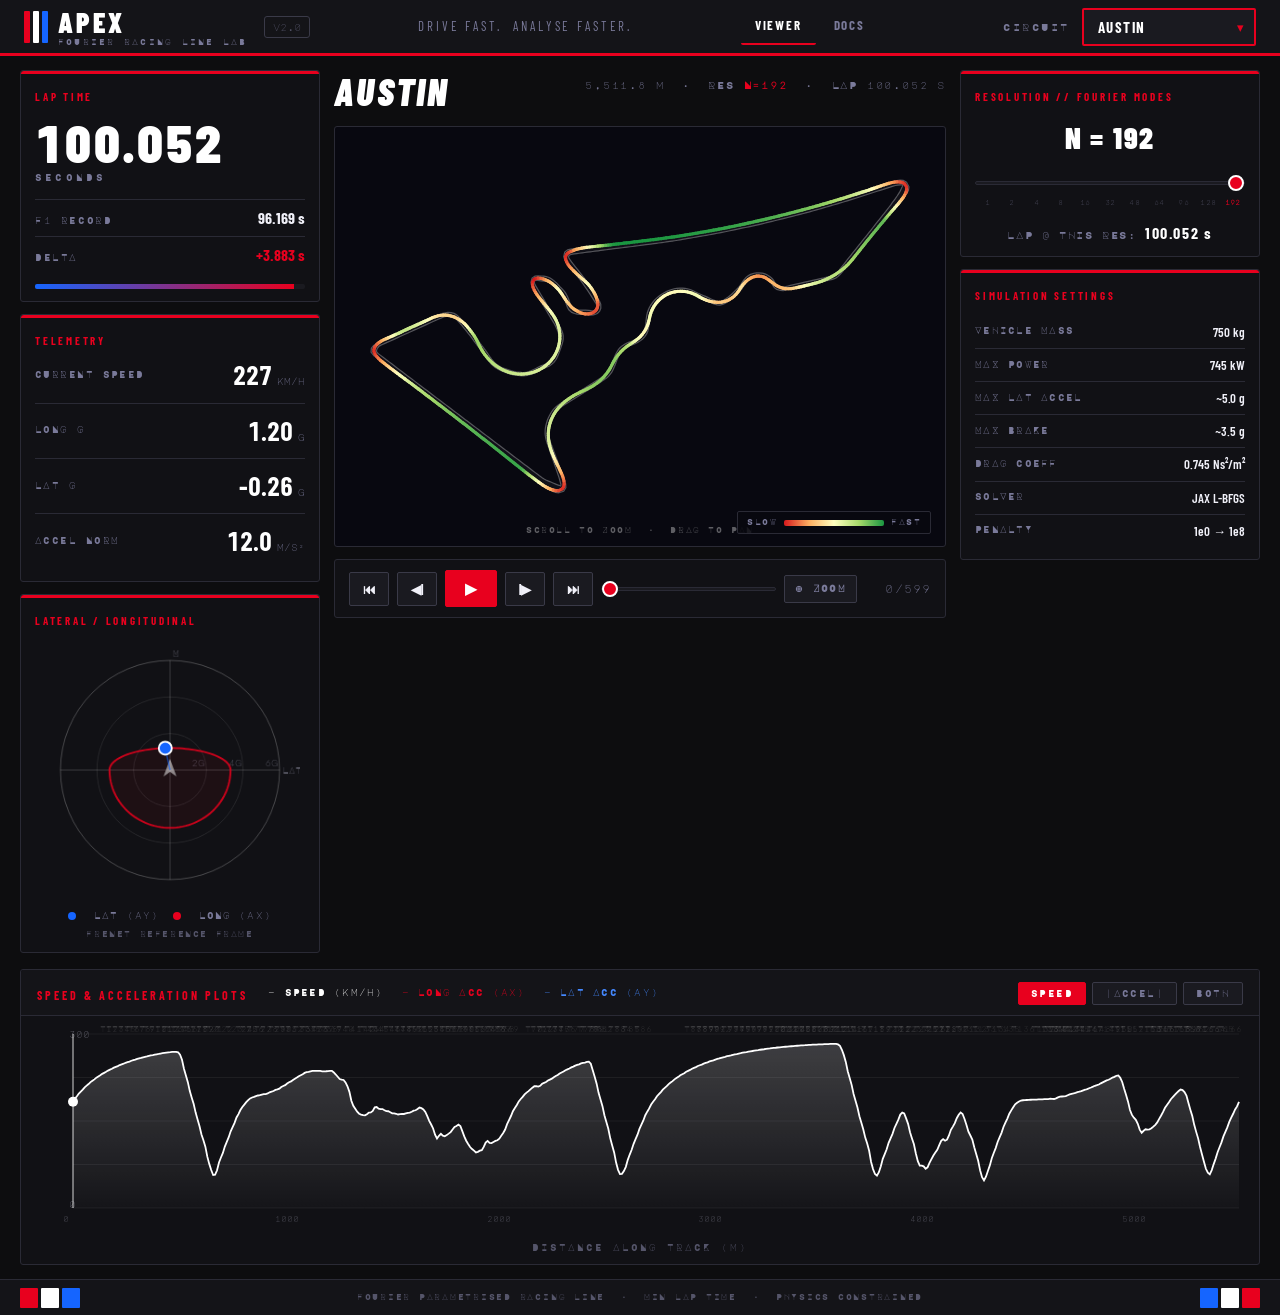
==== docs/index.html @ 8cba77bd "Initial commit: APEX racing line optimiser + interactive web viewer - Fourier-parametrised racing li" ====
<!DOCTYPE html>
<html lang="en">
<head>
<meta charset="UTF-8">
<meta name="viewport" content="width=device-width, initial-scale=1.0">
<title>APEX // Fourier Racing Line Lab</title>
<link rel="preconnect" href="https://fonts.googleapis.com">
<link rel="preconnect" href="https://fonts.gstatic.com" crossorigin>
<link href="https://fonts.googleapis.com/css2?family=Barlow+Condensed:ital,wght@0,400;0,600;0,700;0,900;1,700&family=Barlow:wght@300;400;500;600&family=Major+Mono+Display&display=swap" rel="stylesheet">
<link rel="stylesheet" href="style.css">
</head>
<body>

<header class="site-head">
  <div class="head-left">
    <div class="logo">
      <div class="logo-stripes">
        <span class="ls r"></span><span class="ls w"></span><span class="ls b"></span>
      </div>
      <div class="logo-words">
        <span class="logo-apex">APEX</span>
        <span class="logo-sub">FOURIER RACING LINE LAB</span>
      </div>
    </div>
    <div class="version-pill">v2.0</div>
  </div>
  <div class="head-center">DRIVE FAST.&nbsp;&nbsp;ANALYSE FASTER.</div>
  <nav class="head-nav">
    <a href="index.html" class="nav-link active">VIEWER</a>
    <a href="docs.html"  class="nav-link">DOCS</a>
  </nav>
  <div class="head-right">
    <label class="track-pick">
      <span class="pick-label">CIRCUIT</span>
      <div class="select-wrap">
        <select id="trackSelect"></select>
        <span class="sel-arrow">▾</span>
      </div>
    </label>
  </div>
</header>

<main class="dash">

  <!-- LEFT RAIL -->
  <aside class="rail rail-left">

    <div class="panel timing-panel">
      <div class="panel-label">LAP TIME</div>
      <div class="big-time" id="lapTime">--.---</div>
      <div class="time-unit">SECONDS</div>
      <div class="record-row">
        <span class="rec-label">F1 RECORD</span>
        <span class="rec-val" id="f1Record">—</span>
      </div>
      <div class="record-row">
        <span class="rec-label">DELTA</span>
        <span class="rec-val" id="deltaRecord">—</span>
      </div>
      <div class="record-bar"><div class="record-fill" id="recordFill"></div></div>
    </div>

    <div class="panel tele-panel">
      <div class="panel-label">TELEMETRY</div>
      <div class="tele-row">
        <span class="tele-k">CURRENT SPEED</span>
        <div class="tele-right">
          <span class="tele-v" id="curSpeed">0</span>
          <span class="tele-u">km/h</span>
        </div>
      </div>
      <div class="tele-row">
        <span class="tele-k">LONG G</span>
        <div class="tele-right">
          <span class="tele-v" id="curLonG">0.00</span>
          <span class="tele-u">g</span>
        </div>
      </div>
      <div class="tele-row">
        <span class="tele-k">LAT G</span>
        <div class="tele-right">
          <span class="tele-v" id="curLatG">0.00</span>
          <span class="tele-u">g</span>
        </div>
      </div>
      <div class="tele-row last">
        <span class="tele-k">ACCEL NORM</span>
        <div class="tele-right">
          <span class="tele-v" id="curAmag">0.0</span>
          <span class="tele-u">m/s²</span>
        </div>
      </div>
    </div>

    <div class="panel ggpanel">
      <div class="panel-label">LATERAL / LONGITUDINAL</div>
      <canvas id="ggCanvas" width="280" height="280"></canvas>
      <div class="gg-legend">
        <span class="dot lat-dot"></span><span>LAT (ay)</span>
        <span class="dot lon-dot"></span><span>LONG (ax)</span>
      </div>
      <div class="gg-sub">FRENET REFERENCE FRAME</div>
    </div>

  </aside>

  <!-- CENTRE STAGE -->
  <section class="stage">
    <div class="stage-head">
      <h1 id="trackTitle">—</h1>
      <div class="stage-meta">
        <span id="trackLen">—</span>
        &nbsp;·&nbsp; RES <b id="resBadge">N=—</b>
        &nbsp;·&nbsp; LAP&nbsp;<span id="lapBadgeTime">—</span>&nbsp;s
      </div>
    </div>

    <div class="track-frame" id="trackFrame">
      <canvas id="trackCanvas"></canvas>
      <div class="zoom-hint" id="zoomHint">SCROLL TO ZOOM &nbsp;·&nbsp; DRAG TO PAN</div>
      <div class="speed-key">
        <span>SLOW</span>
        <div class="key-grad"></div>
        <span>FAST</span>
      </div>
    </div>

    <div class="transport">
      <button id="btnFirst" title="Go to start">⏮</button>
      <button id="btnPrev"  title="Frame −">◀|</button>
      <button id="btnPlay" class="play" title="Play / Pause">▶</button>
      <button id="btnNext"  title="Frame +">|▶</button>
      <button id="btnLast"  title="Go to end">⏭</button>
      <div class="prog-wrap">
        <input type="range" id="progress" min="0" max="599" value="0">
      </div>
      <button id="btnZoomReset" class="zoom-btn" title="Reset zoom (or double-click map)">⊕ ZOOM</button>
      <div class="lap-counter">
        <span id="frameIx">0</span>/<span id="frameTot">599</span>
      </div>
    </div>
  </section>

  <!-- RIGHT RAIL -->
  <aside class="rail rail-right">

    <div class="panel res-panel">
      <div class="panel-label">RESOLUTION // FOURIER MODES</div>
      <div class="res-readout" id="resValue">N = —</div>
      <input type="range" id="resSlider" min="0" max="0" value="0">
      <div class="res-ticks" id="resTicks"></div>
      <div class="res-lap">LAP @ THIS RES: <b id="resLap">—</b></div>
    </div>

    <div class="panel settings-panel">
      <div class="panel-label">SIMULATION SETTINGS</div>
      <div class="sett-row"><span class="sett-k">VEHICLE MASS</span><span class="sett-v">750 kg</span></div>
      <div class="sett-row"><span class="sett-k">MAX POWER</span><span class="sett-v">745 kW</span></div>
      <div class="sett-row"><span class="sett-k">MAX LAT ACCEL</span><span class="sett-v">~5.0 g</span></div>
      <div class="sett-row"><span class="sett-k">MAX BRAKE</span><span class="sett-v">~3.5 g</span></div>
      <div class="sett-row"><span class="sett-k">DRAG COEFF</span><span class="sett-v">0.745 Ns²/m²</span></div>
      <div class="sett-row"><span class="sett-k">SOLVER</span><span class="sett-v">JAX L-BFGS</span></div>
      <div class="sett-row"><span class="sett-k">PENALTY</span><span class="sett-v">1e0 → 1e8</span></div>
    </div>

  </aside>
</main>

<!-- FULL-WIDTH TRACE -->
<section class="trace-section">
  <div class="trace-bar">
    <span class="panel-label">SPEED &amp; ACCELERATION PLOTS</span>
    <div class="trace-legend">
      <span class="tleg speed">— SPEED (km/h)</span>
      <span class="tleg lon">— LONG ACC (ax)</span>
      <span class="tleg lat">— LAT ACC (ay)</span>
    </div>
    <div class="trace-toggle">
      <button id="tgSpeed" class="active">SPEED</button>
      <button id="tgAccel">|ACCEL|</button>
      <button id="tgBoth">BOTH</button>
    </div>
  </div>
  <div class="trace-wrap">
    <canvas id="traceCanvas"></canvas>
  </div>
  <div class="trace-xlabel">DISTANCE ALONG TRACK (m)</div>
</section>

<footer class="site-foot">
  <div class="foot-stripe-group">
    <span class="fs r"></span><span class="fs w"></span><span class="fs b"></span>
  </div>
  <span class="foot-copy">FOURIER PARAMETRISED RACING LINE &nbsp;·&nbsp; MIN LAP TIME &nbsp;·&nbsp; PHYSICS CONSTRAINED</span>
  <div class="foot-stripe-group">
    <span class="fs b"></span><span class="fs w"></span><span class="fs r"></span>
  </div>
</footer>

<script src="app.js"></script>
</body>
</html>
---- docs/style.css ----
/* ═══════════════════════════════════════════════════════════════════
   APEX v2 // Dark motorsport palette
   Inspired by Image 2: dark charcoal bg, crisp white text,
   F1 red accents, data blue, clean tabular figures.
   ═══════════════════════════════════════════════════════════════════ */
:root{
  --bg:     #0d0d0f;
  --bg-2:   #141418;
  --bg-3:   #1a1a20;
  --panel:  #111115;
  --border: #2a2a35;
  --border2:#3a3a48;
  --ink:    #f0f0f8;
  --dim:    #7a7a9a;
  --dim2:   #55556a;
  --red:    #e8001e;
  --red2:   #ff2040;
  --blue:   #1565ff;
  --blue2:  #4488ff;
  --white:  #ffffff;
  --gold:   #f5c842;
  --green:  #22dd66;
  --fhead: 'Barlow Condensed',sans-serif;
  --fbody: 'Barlow',sans-serif;
  --fmono: 'Major Mono Display',monospace;
}
*{box-sizing:border-box;margin:0;padding:0}
html{scroll-behavior:smooth}
body{
  background:var(--bg);
  color:var(--ink);
  font-family:var(--fbody);
  min-height:100vh;
  font-size:14px;
  line-height:1.4;
}

/* ── HEADER ──────────────────────────────────────────────────────── */
.site-head{
  display:flex;align-items:center;justify-content:space-between;
  padding:0 24px;height:56px;
  background:var(--bg-2);
  border-bottom:3px solid var(--red);
  position:sticky;top:0;z-index:100;
}
.head-left{display:flex;align-items:center;gap:16px}
.logo{display:flex;align-items:center;gap:10px}
.logo-stripes{display:flex;gap:3px;align-items:stretch;height:32px}
.ls{display:block;width:6px;border-radius:1px}
.ls.r{background:var(--red)}
.ls.w{background:var(--white)}
.ls.b{background:var(--blue)}
.logo-words{display:flex;flex-direction:column;line-height:1}
.logo-apex{
  font-family:var(--fhead);font-weight:900;font-size:28px;
  letter-spacing:.12em;color:var(--white);
  text-transform:uppercase;
}
.logo-sub{
  font-family:var(--fmono);font-size:8px;color:var(--dim);
  letter-spacing:.28em;margin-top:2px;
}
.version-pill{
  font-family:var(--fmono);font-size:10px;color:var(--dim2);
  border:1px solid var(--border2);padding:3px 8px;border-radius:3px;
}
.head-center{
  font-family:var(--fhead);font-size:13px;font-weight:400;
  color:var(--dim);letter-spacing:.22em;text-transform:uppercase;
}
.head-nav{display:flex;gap:4px;margin-right:16px}
.nav-link{
  font-family:var(--fhead);font-weight:700;font-size:13px;
  letter-spacing:.14em;text-transform:uppercase;text-decoration:none;
  color:var(--dim);padding:8px 14px;border-radius:2px;
  transition:all .15s;border-bottom:2px solid transparent;
}
.nav-link:hover{color:var(--white);background:rgba(255,255,255,.06)}
.nav-link.active{color:var(--white);border-bottom-color:var(--red)}
.track-pick{display:flex;align-items:center;gap:12px}
.pick-label{
  font-family:var(--fmono);font-size:10px;color:var(--dim);letter-spacing:.25em;
}
.select-wrap{position:relative}
#trackSelect{
  appearance:none;-webkit-appearance:none;
  background:var(--bg-3);color:var(--white);
  font-family:var(--fhead);font-weight:700;font-size:15px;
  letter-spacing:.1em;text-transform:uppercase;
  border:2px solid var(--red);border-radius:2px;
  padding:8px 36px 8px 14px;cursor:pointer;outline:none;
}
#trackSelect:hover{border-color:var(--red2)}
#trackSelect option{background:#1a1a20;color:var(--ink)}
.sel-arrow{
  position:absolute;right:12px;top:50%;transform:translateY(-50%);
  color:var(--red);pointer-events:none;font-size:13px;
}

/* ── DASHBOARD GRID ──────────────────────────────────────────────── */
.dash{
  display:grid;
  grid-template-columns:300px 1fr 300px;
  gap:14px;
  padding:14px 20px 8px;
  align-items:start;
}
.rail{display:flex;flex-direction:column;gap:12px}

/* ── PANELS ──────────────────────────────────────────────────────── */
.panel{
  background:var(--panel);
  border:1px solid var(--border);
  border-radius:3px;
  padding:14px 14px 12px;
  position:relative;
}
.panel::before{
  content:'';position:absolute;top:0;left:0;right:0;height:3px;
  background:var(--red);border-radius:3px 3px 0 0;
}
.panel-label{
  font-family:var(--fhead);font-weight:700;font-size:11px;
  letter-spacing:.25em;color:var(--red);text-transform:uppercase;
  margin-bottom:12px;padding-top:4px;
}

/* ── TIMING PANEL ────────────────────────────────────────────────── */
.timing-panel{text-align:left}
.big-time{
  font-family:var(--fhead);font-weight:900;font-size:52px;
  color:var(--white);letter-spacing:.02em;
  font-variant-numeric:tabular-nums;
  line-height:1;margin-bottom:4px;
}
.time-unit{
  font-family:var(--fmono);font-size:9px;color:var(--dim);
  letter-spacing:.36em;margin-bottom:14px;
}
.record-row{
  display:flex;justify-content:space-between;align-items:baseline;
  padding:7px 0;border-top:1px solid var(--border);
}
.rec-label{
  font-family:var(--fmono);font-size:9px;color:var(--dim);letter-spacing:.18em;
}
.rec-val{
  font-family:var(--fhead);font-weight:700;font-size:16px;color:var(--ink);
}
#deltaRecord.slower{color:var(--red)}
#deltaRecord.faster{color:var(--green)}
.record-bar{
  height:5px;margin-top:10px;background:var(--bg-3);border-radius:2px;overflow:hidden;
}
.record-fill{
  height:100%;width:0%;
  background:linear-gradient(90deg,var(--blue),var(--red));
  transition:width .5s ease;
}

/* ── TELEMETRY ───────────────────────────────────────────────────── */
.tele-panel .panel-label{margin-bottom:0}
.tele-row{
  display:flex;align-items:center;justify-content:space-between;
  padding:9px 0;border-bottom:1px solid var(--border);
}
.tele-row.last{border-bottom:none}
.tele-k{
  font-family:var(--fmono);font-size:9px;color:var(--dim);letter-spacing:.16em;
}
.tele-right{display:flex;align-items:baseline;gap:5px}
.tele-v{
  font-family:var(--fhead);font-weight:700;font-size:26px;
  color:var(--white);font-variant-numeric:tabular-nums;
}
.tele-u{font-family:var(--fmono);font-size:9px;color:var(--dim)}

/* ── GG PANEL ────────────────────────────────────────────────────── */
.ggpanel{display:flex;flex-direction:column;align-items:center}
.ggpanel .panel-label{align-self:flex-start}
#ggCanvas{width:100%;max-width:260px;aspect-ratio:1;display:block;margin:0 auto}
.gg-legend{
  display:flex;align-items:center;gap:14px;margin-top:10px;
  font-family:var(--fmono);font-size:9px;color:var(--dim);letter-spacing:.12em;
}
.dot{width:8px;height:8px;border-radius:50%;display:inline-block;margin-right:4px}
.lat-dot{background:var(--blue)}
.lon-dot{background:var(--red)}
.gg-sub{
  font-family:var(--fmono);font-size:8px;color:var(--dim2);
  letter-spacing:.2em;margin-top:6px;
}

/* ── STAGE ───────────────────────────────────────────────────────── */
.stage{display:flex;flex-direction:column;gap:12px}
.stage-head{
  display:flex;align-items:flex-start;justify-content:space-between;
  padding:2px 0 4px;
}
#trackTitle{
  font-family:var(--fhead);font-weight:900;font-style:italic;font-size:38px;
  color:var(--white);letter-spacing:.06em;text-transform:uppercase;
  line-height:1;
}
.stage-meta{
  font-family:var(--fmono);font-size:10px;color:var(--dim);
  letter-spacing:.18em;margin-top:6px;
}
.stage-meta b{color:var(--red)}

.track-frame{
  position:relative;
  border:1px solid var(--border);
  border-radius:3px;
  background:#080810;
  overflow:hidden;
  cursor:crosshair;
}
#trackCanvas{width:100%;display:block;aspect-ratio:16/11}
.zoom-hint{
  position:absolute;bottom:10px;left:50%;transform:translateX(-50%);
  font-family:var(--fmono);font-size:8px;color:rgba(255,255,255,.35);
  letter-spacing:.2em;pointer-events:none;
  transition:opacity .4s;
}
.zoom-hint.hidden{opacity:0}
.speed-key{
  position:absolute;bottom:12px;right:14px;
  display:flex;align-items:center;gap:7px;
  font-family:var(--fmono);font-size:8px;color:var(--dim);
  letter-spacing:.18em;
  background:rgba(8,8,16,.8);
  padding:5px 9px;border:1px solid var(--border);border-radius:2px;
}
.key-grad{
  width:100px;height:6px;border-radius:2px;
  background:linear-gradient(90deg,#d7191c,#fdae61,#ffffbf,#a6d96a,#1a9641);
}

/* ── TRANSPORT ───────────────────────────────────────────────────── */
.transport{
  display:flex;align-items:center;gap:8px;
  background:var(--panel);border:1px solid var(--border);
  border-radius:3px;padding:10px 14px;
}
.transport button{
  font-family:var(--fhead);font-weight:700;font-size:13px;
  background:var(--bg-3);color:var(--ink);
  border:1px solid var(--border2);border-radius:2px;
  padding:8px 12px;cursor:pointer;
  transition:all .12s;white-space:nowrap;min-width:40px;
}
.transport button:hover{border-color:var(--white);color:var(--white)}
.transport button.play{
  background:var(--red);color:var(--white);
  border-color:var(--red);min-width:52px;font-size:15px;
}
.transport button.play:hover{background:var(--red2)}
.transport button.play.is-playing{
  background:var(--blue);border-color:var(--blue);
}
.transport button.zoom-btn{
  font-family:var(--fmono);font-size:9px;letter-spacing:.14em;
  padding:8px 10px;color:var(--dim);
}
.transport button.zoom-btn:hover{color:var(--white);border-color:var(--white)}
.prog-wrap{flex:1;display:flex;align-items:center}
.lap-counter{
  font-family:var(--fmono);font-size:11px;color:var(--dim);
  min-width:66px;text-align:right;font-variant-numeric:tabular-nums;
  letter-spacing:.1em;
}

/* ── RANGE INPUTS ────────────────────────────────────────────────── */
input[type=range]{
  -webkit-appearance:none;appearance:none;
  width:100%;height:4px;
  background:var(--bg-3);border:1px solid var(--border);
  border-radius:2px;cursor:pointer;outline:none;
}
input[type=range]::-webkit-slider-thumb{
  -webkit-appearance:none;width:16px;height:16px;border-radius:50%;
  background:var(--red);border:2px solid var(--white);cursor:grab;
}
input[type=range]::-moz-range-thumb{
  width:16px;height:16px;border-radius:50%;
  background:var(--red);border:2px solid var(--white);cursor:grab;
}

/* ── RESOLUTION PANEL ────────────────────────────────────────────── */
.res-readout{
  font-family:var(--fhead);font-weight:900;font-size:30px;
  color:var(--white);text-align:center;margin-bottom:12px;letter-spacing:.06em;
}
.res-ticks{
  display:flex;justify-content:space-between;margin-top:8px;
  font-family:var(--fmono);font-size:7px;color:var(--dim2);letter-spacing:.04em;
}
.res-ticks span{flex:1;text-align:center}
.res-ticks span.on{color:var(--red);font-weight:700}
.res-lap{
  margin-top:14px;font-family:var(--fmono);font-size:10px;color:var(--dim);
  letter-spacing:.16em;text-align:center;
}
.res-lap b{color:var(--white);font-family:var(--fhead);font-size:16px}

/* ── SETTINGS PANEL ──────────────────────────────────────────────── */
.sett-row{
  display:flex;justify-content:space-between;align-items:center;
  padding:7px 0;border-bottom:1px solid var(--border);
}
.sett-row:last-child{border-bottom:none}
.sett-k{font-family:var(--fmono);font-size:9px;color:var(--dim);letter-spacing:.14em}
.sett-v{font-family:var(--fhead);font-weight:600;font-size:13px;color:var(--ink)}

/* ── FULL-WIDTH TRACE SECTION ────────────────────────────────────── */
.trace-section{
  margin:8px 20px 0;
  border:1px solid var(--border);
  border-radius:3px;
  background:var(--panel);
  overflow:hidden;
}
.trace-bar{
  display:flex;align-items:center;gap:20px;
  padding:12px 16px 10px;
  border-bottom:1px solid var(--border);
  background:var(--bg-2);
  flex-wrap:wrap;
}
.trace-bar .panel-label{
  margin-bottom:0;white-space:nowrap;font-size:12px;
}
.trace-legend{display:flex;gap:18px;flex:1}
.tleg{font-family:var(--fmono);font-size:9px;letter-spacing:.14em}
.tleg.speed{color:var(--white)}
.tleg.lon{color:var(--red)}
.tleg.lat{color:var(--blue2)}
.trace-toggle{display:flex;gap:6px;margin-left:auto}
.trace-toggle button{
  font-family:var(--fmono);font-size:9px;letter-spacing:.16em;
  background:var(--bg-3);color:var(--dim);
  border:1px solid var(--border2);border-radius:2px;
  padding:6px 12px;cursor:pointer;transition:all .12s;
}
.trace-toggle button.active{
  background:var(--red);color:var(--white);border-color:var(--red);
}
.trace-toggle button:hover:not(.active){color:var(--white);border-color:var(--white)}
.trace-wrap{
  padding:0;
  height:220px;
  position:relative;
}
#traceCanvas{width:100%;height:100%;display:block}
.trace-xlabel{
  font-family:var(--fmono);font-size:9px;color:var(--dim2);
  letter-spacing:.22em;text-align:center;
  padding:6px 0 10px;
}

/* ── FOOTER ──────────────────────────────────────────────────────── */
.site-foot{
  display:flex;align-items:center;justify-content:space-between;
  padding:0 20px;height:36px;margin-top:14px;
  background:var(--bg-2);
  border-top:1px solid var(--border);
}
.foot-stripe-group{display:flex;gap:3px;align-items:stretch;height:20px}
.fs{display:block;width:18px;border-radius:1px}
.fs.r{background:var(--red)}
.fs.w{background:var(--white)}
.fs.b{background:var(--blue)}
.foot-copy{
  font-family:var(--fmono);font-size:8px;color:var(--dim2);letter-spacing:.22em;
  text-transform:uppercase;
}

/* ── RESPONSIVE ──────────────────────────────────────────────────── */
@media(max-width:1200px){
  .dash{grid-template-columns:260px 1fr 260px;gap:10px;padding:10px 14px 6px}
  .head-center{display:none}
}
@media(max-width:900px){
  .dash{grid-template-columns:1fr;padding:10px}
  .rail{flex-direction:row;flex-wrap:wrap}
  .rail .panel{flex:1;min-width:240px}
  .trace-section{margin:8px 10px 0}
}
@media(max-width:560px){
  .logo-apex{font-size:22px}
  #trackTitle{font-size:28px}
  .big-time{font-size:42px}
  .site-head{padding:0 14px}
}
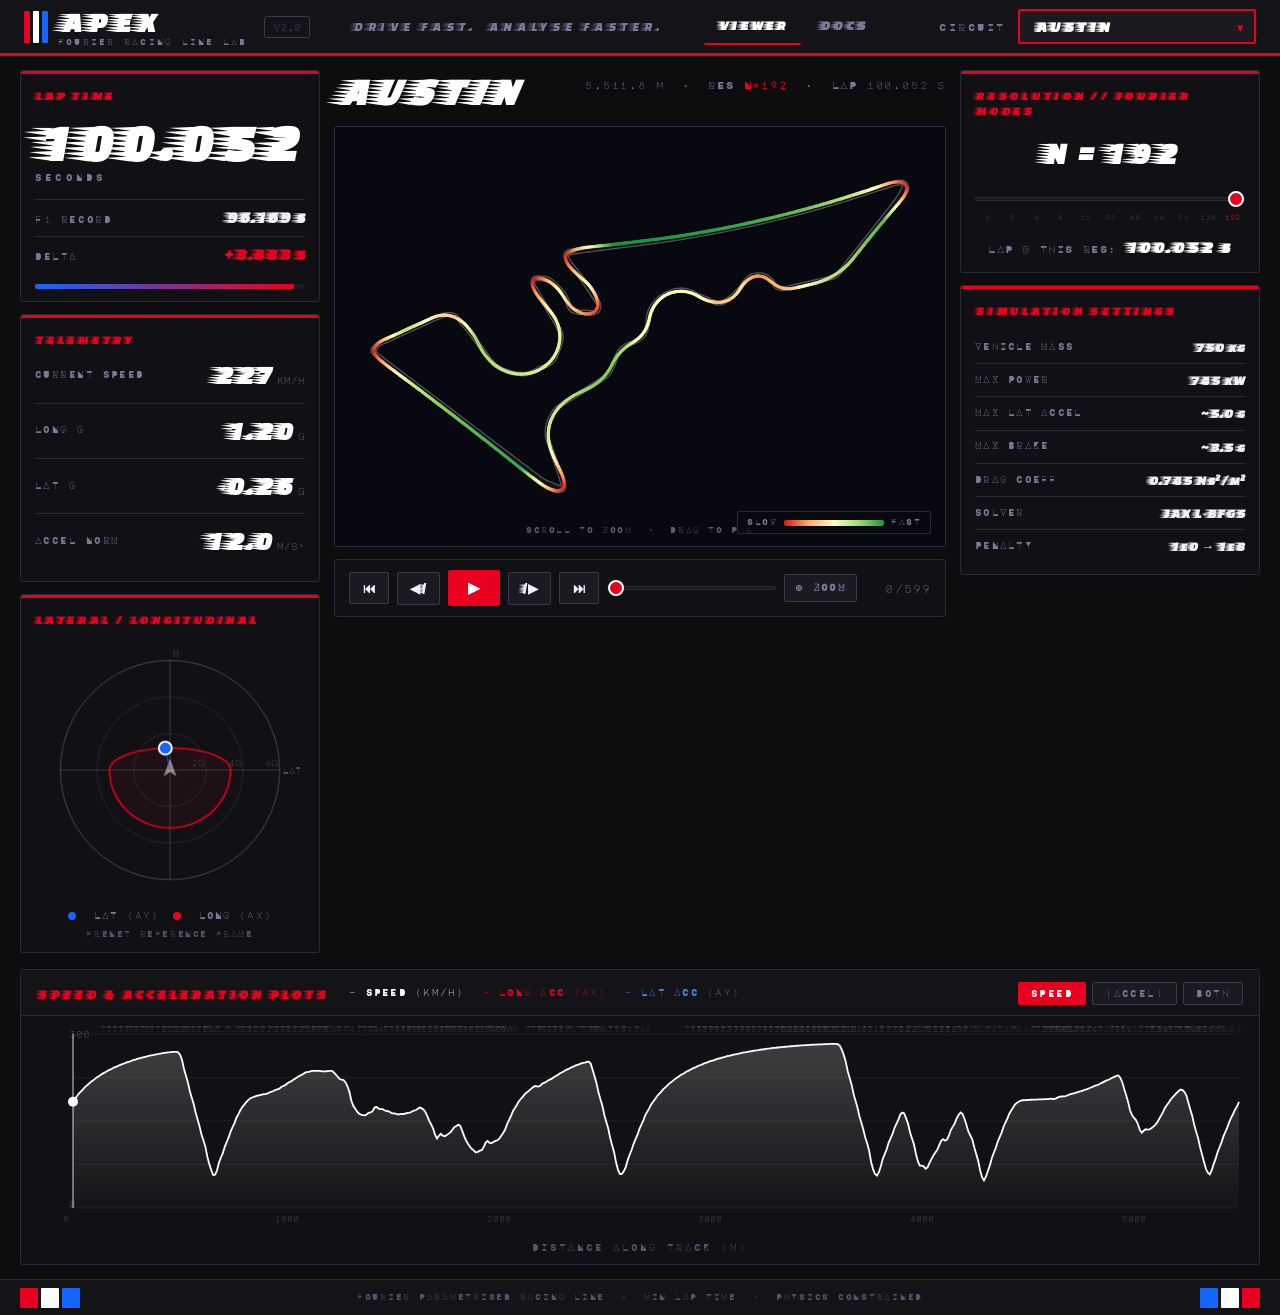
==== commit ab133d7a: "changed fonts" ====
--- a/docs/index.html
+++ b/docs/index.html
@@ -6,7 +6,7 @@
 <title>APEX // Fourier Racing Line Lab</title>
 <link rel="preconnect" href="https://fonts.googleapis.com">
 <link rel="preconnect" href="https://fonts.gstatic.com" crossorigin>
-<link href="https://fonts.googleapis.com/css2?family=Barlow+Condensed:ital,wght@0,400;0,600;0,700;0,900;1,700&family=Barlow:wght@300;400;500;600&family=Major+Mono+Display&display=swap" rel="stylesheet">
+<link href="https://fonts.googleapis.com/css2?family=Faster+One&family=Orbitron:wght@400;700;900&family=Major+Mono+Display&family=Source+Serif+4:ital,opsz,wght@0,8..60,300;0,8..60,400;0,8..60,600;1,8..60,400&display=swap" rel="stylesheet">
 <link rel="stylesheet" href="style.css">
 </head>
 <body>
--- a/docs/style.css
+++ b/docs/style.css
@@ -20,8 +20,8 @@
   --white:  #ffffff;
   --gold:   #f5c842;
   --green:  #22dd66;
-  --fhead: 'Barlow Condensed',sans-serif;
-  --fbody: 'Barlow',sans-serif;
+  --fhead: 'Faster One', sans-serif;
+  --fbody: 'Orbitron', sans-serif;
   --fmono: 'Major Mono Display',monospace;
 }
 *{box-sizing:border-box;margin:0;padding:0}
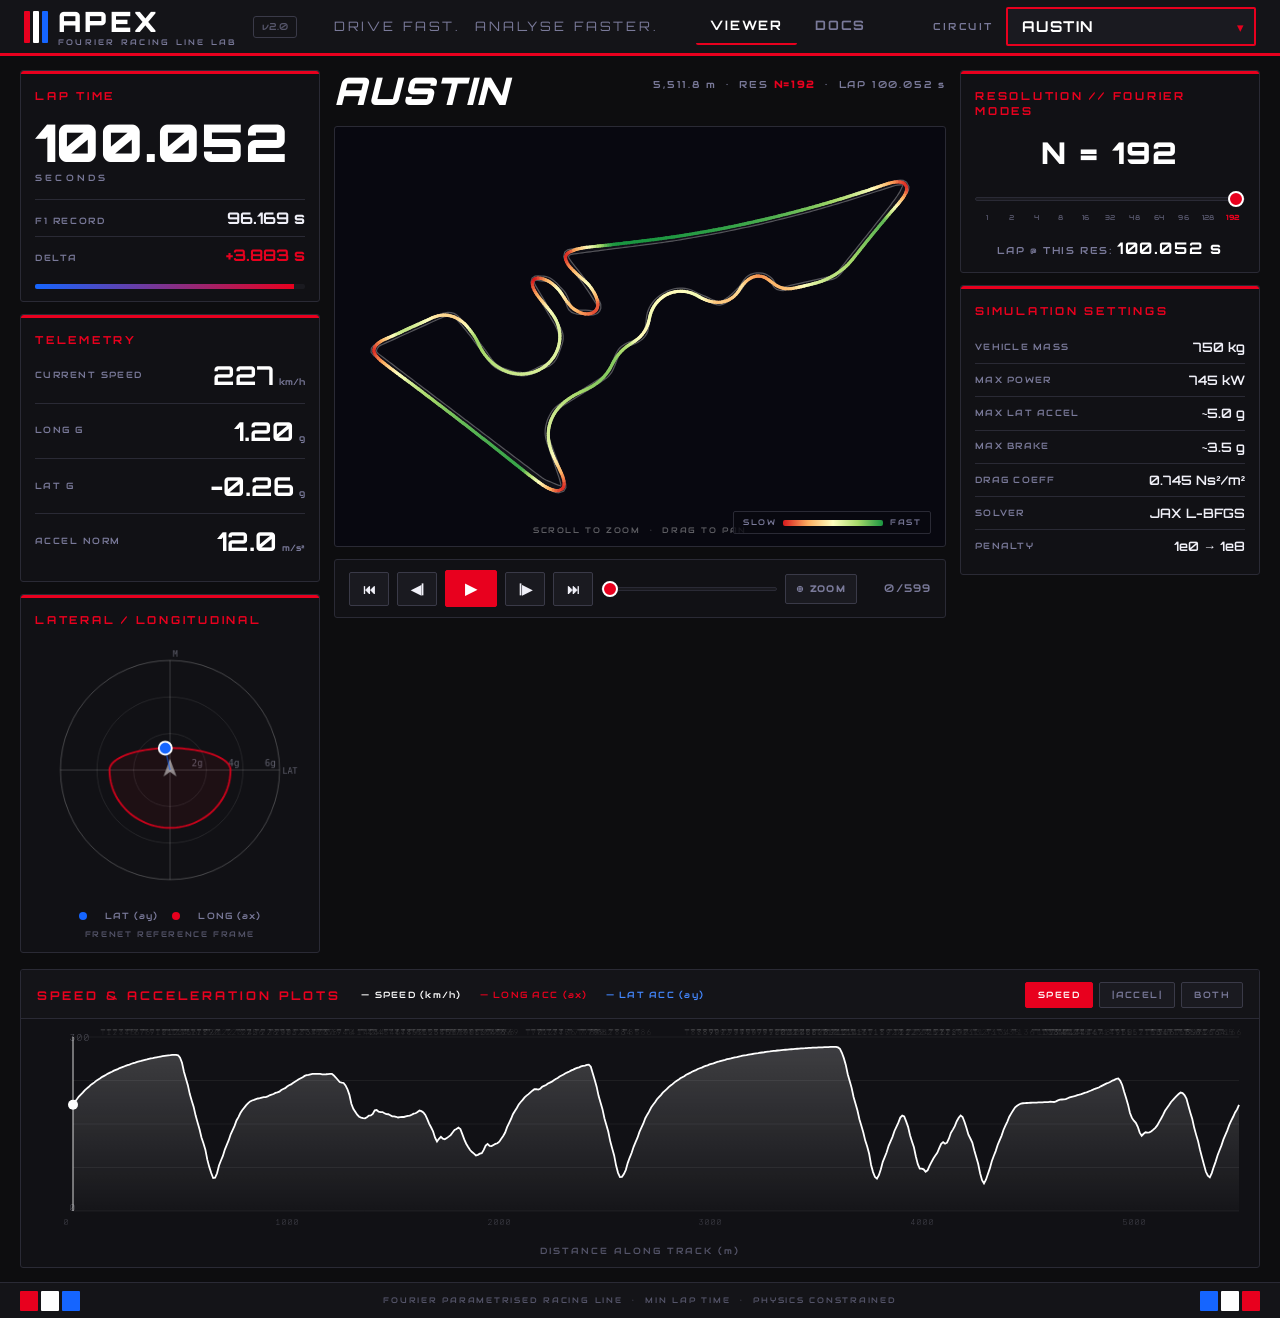
==== commit 8256ff4a: "changed fonts 3rd" ====
--- a/docs/index.html
+++ b/docs/index.html
@@ -6,8 +6,7 @@
 <title>APEX // Fourier Racing Line Lab</title>
 <link rel="preconnect" href="https://fonts.googleapis.com">
 <link rel="preconnect" href="https://fonts.gstatic.com" crossorigin>
-<link href="https://fonts.googleapis.com/css2?family=Faster+One&family=Orbitron:wght@400;700;900&family=Major+Mono+Display&family=Source+Serif+4:ital,opsz,wght@0,8..60,300;0,8..60,400;0,8..60,600;1,8..60,400&display=swap" rel="stylesheet">
-<link rel="stylesheet" href="style.css">
+<link href="https://fonts.googleapis.com/css2?family=Orbitron:wght@400;700;900&family=Audiowide&family=Faster+One&family=Major+Mono+Display&family=Source+Serif+4:ital,opsz,wght@0,8..60,300;0,8..60,400;0,8..60,600;1,8..60,400&display=swap" rel="stylesheet"><link rel="stylesheet" href="style.css">
 </head>
 <body>
 
--- a/docs/style.css
+++ b/docs/style.css
@@ -20,9 +20,9 @@
   --white:  #ffffff;
   --gold:   #f5c842;
   --green:  #22dd66;
-  --fhead: 'Faster One', sans-serif;
+  --fhead: 'Orbitron', sans-serif;
   --fbody: 'Orbitron', sans-serif;
-  --fmono: 'Major Mono Display',monospace;
+  --fmono: 'Audiowide',monospace;
 }
 *{box-sizing:border-box;margin:0;padding:0}
 html{scroll-behavior:smooth}
